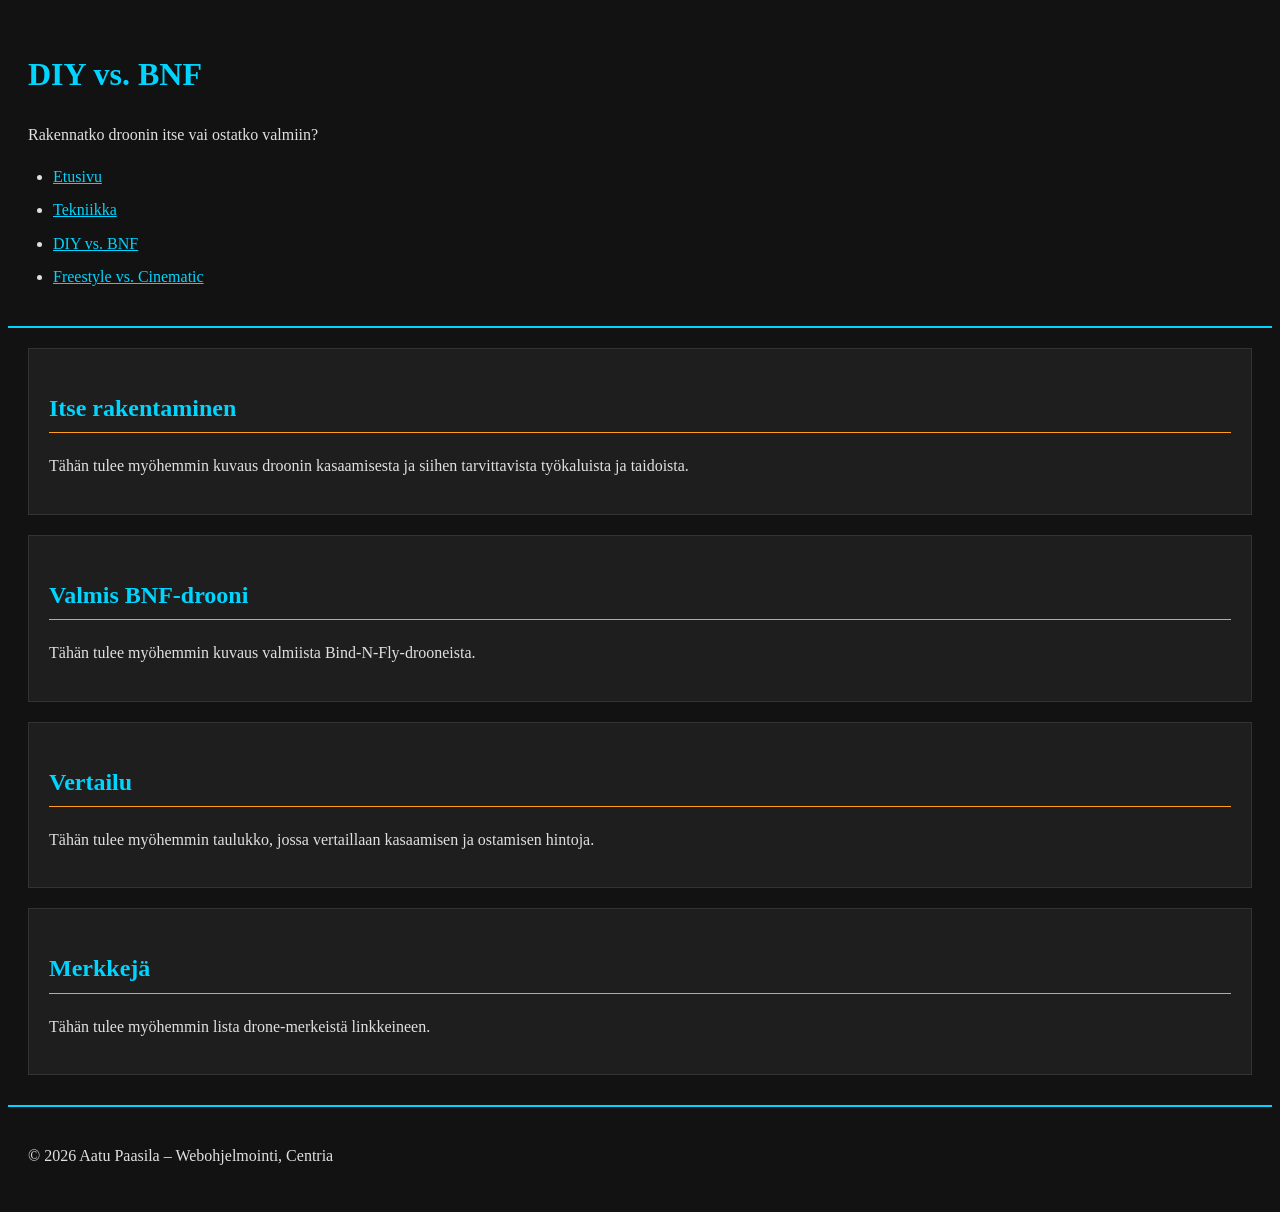
==== diy_vs_bnf.html @ 68ee8c22 "Palautus kakkosen päivitys sivuunm" ====
<!DOCTYPE html>
<html lang="fi">
<head>
    <meta charset="UTF-8">
    <meta name="viewport" content="width=device-width, initial-scale=1.0">
    <title>DIY vs. BNF - FPV</title>
    <link rel="stylesheet" href="css/style.css">
</head>
<body>
    <header>
        <h1>DIY vs. BNF</h1>
        <p>Rakennatko droonin itse vai ostatko valmiin?</p>
        <nav>
            <ul>
                <li><a href="index.html">Etusivu</a></li>
                <li><a href="tekniikka.html">Tekniikka</a></li>
                <li><a href="diy_vs_bnf.html">DIY vs. BNF</a></li>
                <li><a href="fs_vs_cine.html">Freestyle vs. Cinematic</a></li>
            </ul>
        </nav>
    </header>

    <main>
        <section>
            <h2>Itse rakentaminen</h2>
            <p>
                Tähän tulee myöhemmin kuvaus droonin kasaamisesta ja siihen tarvittavista työkaluista ja taidoista.
            </p>
        </section>

        <section>
            <h2>Valmis BNF-drooni</h2>
            <p>
                Tähän tulee myöhemmin kuvaus valmiista Bind-N-Fly-drooneista.
            </p>
        </section>

        <section>
            <h2>Vertailu</h2>
            <p>
                Tähän tulee myöhemmin taulukko, jossa vertaillaan kasaamisen ja ostamisen hintoja.
            </p>
        </section>

        <section>
            <h2>Merkkejä</h2>
            <p>
                Tähän tulee myöhemmin lista drone-merkeistä linkkeineen.
            </p>
        </section>
    </main>

    <footer>
        <p>&copy; 2026 Aatu Paasila – Webohjelmointi, Centria</p>
    </footer>
</body>
</html>
---- css/style.css ----
/* Värit */
:root {
    --tausta: #121212;
    --pinta: #1e1e1e;
    --teksti: #e0e0e0;
    --paavari: #00d4ff;
    --korostus: #ff9f1c;
    --reuna: #333333;
}

body {
    background-color: var(--tausta);
    color: var(--teksti);
    font-size: 1rem;
    line-height: 1.6;
}

/* Header ja footer */
header {
    padding: 20px;
    border-bottom: 2px solid var(--paavari);
}

footer {
    padding: 20px;
    margin-top: 30px;
    border-top: 2px solid var(--paavari);
}

/* Otsikot */
h1 {
    color: var(--paavari);
}

h2 {
    color: var(--paavari);
    padding-bottom: 5px;
    border-bottom: 1px solid var(--korostus);
}

/* Osiot */
section, article, aside {
    background-color: var(--pinta);
    padding: 20px;
    margin: 20px;
    border: 1px solid var(--reuna);
}

/* Kappaleet */
p {
    margin-bottom: 15px;
}

/* Listat */
ul {
    padding-left: 25px;
}

li {
    margin-bottom: 8px;
}

/* Linkit */
a {
    color: var(--paavari);
}

a:hover {
    color: var(--korostus);
}
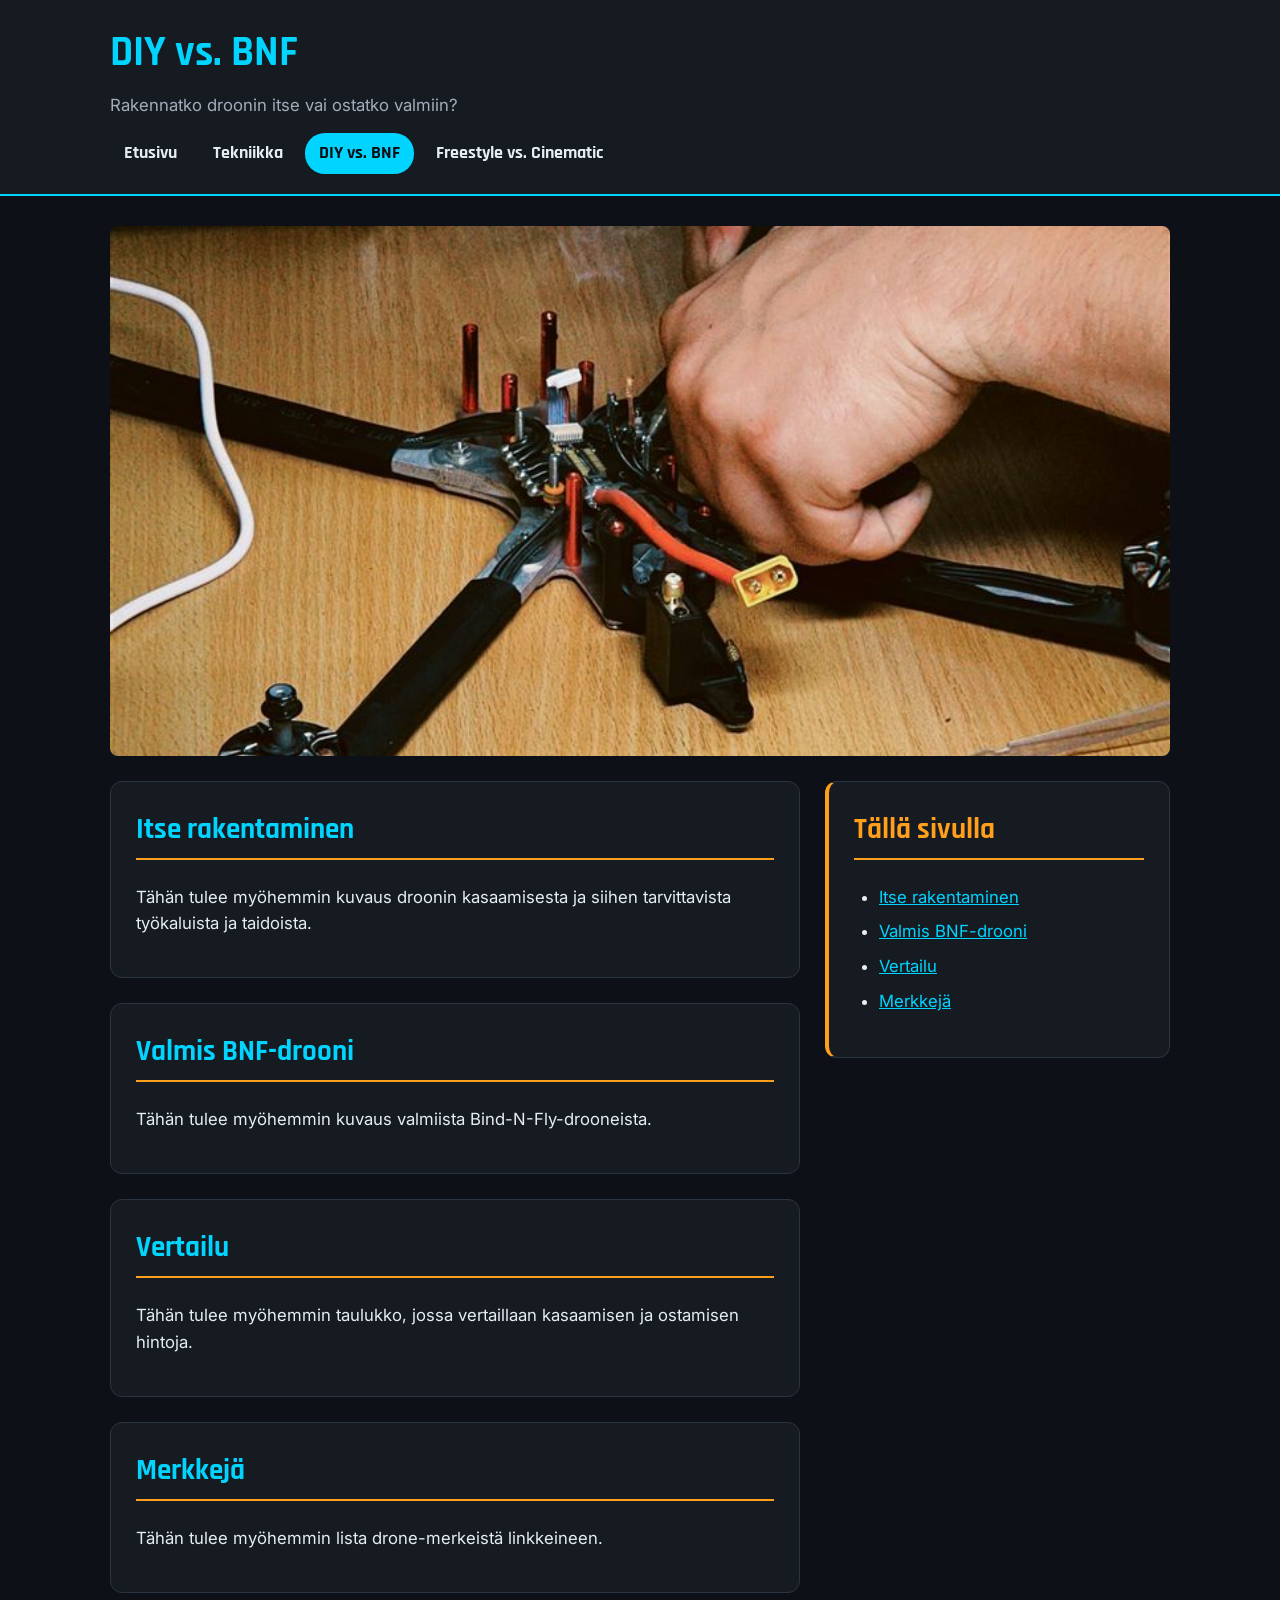
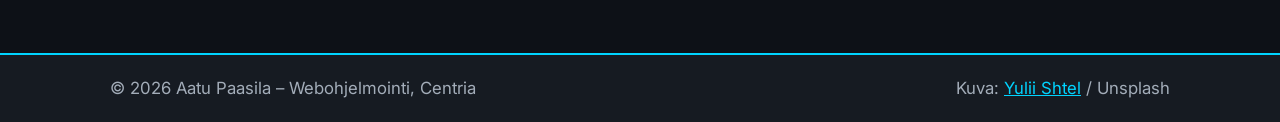
==== commit 01676e6e: "commit, flexbox ja grid, sekä kuvia sivulle. Ulkonäköä kans muokattu kauniimmaksi" ====
--- a/diy_vs_bnf.html
+++ b/diy_vs_bnf.html
@@ -4,54 +4,77 @@
     <meta charset="UTF-8">
     <meta name="viewport" content="width=device-width, initial-scale=1.0">
     <title>DIY vs. BNF - FPV</title>
+    <link rel="preconnect" href="https://fonts.googleapis.com">
+    <link rel="preconnect" href="https://fonts.gstatic.com" crossorigin>
+    <link rel="stylesheet" href="https://fonts.googleapis.com/css2?family=Inter:wght@400;600&family=Rajdhani:wght@600;700&display=swap">
     <link rel="stylesheet" href="css/style.css">
 </head>
 <body>
     <header>
-        <h1>DIY vs. BNF</h1>
-        <p>Rakennatko droonin itse vai ostatko valmiin?</p>
-        <nav>
-            <ul>
-                <li><a href="index.html">Etusivu</a></li>
-                <li><a href="tekniikka.html">Tekniikka</a></li>
-                <li><a href="diy_vs_bnf.html">DIY vs. BNF</a></li>
-                <li><a href="fs_vs_cine.html">Freestyle vs. Cinematic</a></li>
-            </ul>
-        </nav>
+        <div class="ylapalkki">
+            <h1>DIY vs. BNF</h1>
+            <p>Rakennatko droonin itse vai ostatko valmiin?</p>
+            <nav>
+                <ul>
+                    <li><a href="index.html">Etusivu</a></li>
+                    <li><a href="tekniikka.html">Tekniikka</a></li>
+                    <li><a href="diy_vs_bnf.html" class="aktiivinen">DIY vs. BNF</a></li>
+                    <li><a href="fs_vs_cine.html">Freestyle vs. Cinematic</a></li>
+                </ul>
+            </nav>
+        </div>
     </header>
 
     <main>
-        <section>
-            <h2>Itse rakentaminen</h2>
-            <p>
-                Tähän tulee myöhemmin kuvaus droonin kasaamisesta ja siihen tarvittavista työkaluista ja taidoista.
-            </p>
-        </section>
+        <img class="paakuva koko-leveys" src="images/rakentaminen.jpg" alt="FPV-droonia juotetaan kasaan työpöydällä"
+             width="800" height="400" fetchpriority="high" loading="eager">
 
-        <section>
-            <h2>Valmis BNF-drooni</h2>
-            <p>
-                Tähän tulee myöhemmin kuvaus valmiista Bind-N-Fly-drooneista.
-            </p>
-        </section>
+        <div class="sisalto">
+            <section id="rakentaminen">
+                <h2>Itse rakentaminen</h2>
+                <p>
+                    Tähän tulee myöhemmin kuvaus droonin kasaamisesta ja siihen tarvittavista työkaluista ja taidoista.
+                </p>
+            </section>
 
-        <section>
-            <h2>Vertailu</h2>
-            <p>
-                Tähän tulee myöhemmin taulukko, jossa vertaillaan kasaamisen ja ostamisen hintoja.
-            </p>
-        </section>
+            <section id="bnf">
+                <h2>Valmis BNF-drooni</h2>
+                <p>
+                    Tähän tulee myöhemmin kuvaus valmiista Bind-N-Fly-drooneista.
+                </p>
+            </section>
 
-        <section>
-            <h2>Merkkejä</h2>
-            <p>
-                Tähän tulee myöhemmin lista drone-merkeistä linkkeineen.
-            </p>
-        </section>
+            <section id="vertailu">
+                <h2>Vertailu</h2>
+                <p>
+                    Tähän tulee myöhemmin taulukko, jossa vertaillaan kasaamisen ja ostamisen hintoja.
+                </p>
+            </section>
+
+            <section id="merkit">
+                <h2>Merkkejä</h2>
+                <p>
+                    Tähän tulee myöhemmin lista drone-merkeistä linkkeineen.
+                </p>
+            </section>
+        </div>
+
+        <aside>
+            <h2>Tällä sivulla</h2>
+            <ul>
+                <li><a href="#rakentaminen">Itse rakentaminen</a></li>
+                <li><a href="#bnf">Valmis BNF-drooni</a></li>
+                <li><a href="#vertailu">Vertailu</a></li>
+                <li><a href="#merkit">Merkkejä</a></li>
+            </ul>
+        </aside>
     </main>
 
     <footer>
-        <p>&copy; 2026 Aatu Paasila – Webohjelmointi, Centria</p>
+        <div class="alapalkki">
+            <p>&copy; 2026 Aatu Paasila – Webohjelmointi, Centria</p>
+            <p>Kuva: <a href="https://unsplash.com/photos/3PJNIvkf-Tw">Yulii Shtel</a> / Unsplash</p>
+        </div>
     </footer>
 </body>
 </html>
--- a/css/style.css
+++ b/css/style.css
@@ -1,70 +1,218 @@
-/* Värit */
+/* värit ja fontit */
 :root {
-    --tausta: #121212;
-    --pinta: #1e1e1e;
-    --teksti: #e0e0e0;
+    --tausta: #0d1117;
+    --pinta: #161b22;
+    --pinta-2: #1f2630;
+    --teksti: #e6edf3;
+    --teksti-himmea: #a3adb9;
     --paavari: #00d4ff;
     --korostus: #ff9f1c;
-    --reuna: #333333;
+    --reuna: #2a3340;
+    --fontti-otsikko: "Rajdhani", Arial, sans-serif;
+    --fontti-teksti: "Inter", Arial, sans-serif;
+}
+
+* {
+    box-sizing: border-box;
 }
 
 body {
+    margin: 0;
     background-color: var(--tausta);
     color: var(--teksti);
-    font-size: 1rem;
+    font-family: var(--fontti-teksti);
+    font-size: 1.05rem;
     line-height: 1.6;
 }
 
-/* Header ja footer */
+img {
+    max-width: 100%;
+    height: auto;
+}
+
+/* otsikot */
+h1, h2, h3 {
+    font-family: var(--fontti-otsikko);
+    margin-top: 0;
+}
+
+h1 {
+    font-size: 2.6rem;
+    margin-bottom: 5px;
+    color: var(--paavari);
+}
+
+h2 {
+    font-size: 1.8rem;
+    color: var(--paavari);
+    padding-bottom: 5px;
+    border-bottom: 2px solid var(--korostus);
+}
+
+h3 {
+    font-size: 1.4rem;
+}
+
+/* kappaleet */
+p {
+    margin-top: 0;
+    margin-bottom: 15px;
+}
+
+/* lists */
+ul {
+    padding-left: 25px;
+}
+
+li {
+    margin-bottom: 8px;
+}
+
+/* Linkit */
+a {
+    color: var(--paavari);
+}
+
+a:hover {
+    color: var(--korostus);
+}
+
+/* yläpalkki */
 header {
+    background-color: var(--pinta);
+    border-bottom: 2px solid var(--paavari);
+}
+
+.ylapalkki {
+    max-width: 1100px;
+    margin: 0 auto;
     padding: 20px;
-    border-bottom: 2px solid var(--paavari);
-}
-
-footer {
-    padding: 20px;
-    margin-top: 30px;
-    border-top: 2px solid var(--paavari);
-}
-
-/* Otsikot */
-h1 {
-    color: var(--paavari);
-}
-
-h2 {
-    color: var(--paavari);
-    padding-bottom: 5px;
-    border-bottom: 1px solid var(--korostus);
-}
-
-/* Osiot */
+}
+
+.ylapalkki p {
+    color: var(--teksti-himmea);
+}
+
+/* navigaatio linkit vierekkäin (flexbox) */
+nav ul {
+    list-style: none;
+    margin: 0;
+    padding: 0;
+    display: flex;
+    gap: 8px;
+}
+
+nav li {
+    margin: 0;
+}
+
+nav a {
+    display: block;
+    padding: 6px 14px;
+    border-radius: 20px;
+    font-family: var(--fontti-otsikko);
+    font-size: 1.1rem;
+    font-weight: bold;
+    color: var(--teksti);
+    text-decoration: none;
+}
+
+nav a:hover {
+    background-color: var(--pinta-2);
+    color: var(--paavari);
+}
+
+/* sivu, joka aktiivisena */
+nav a.aktiivinen {
+    background-color: var(--paavari);
+    color: var(--tausta);
+}
+
+/* pääsisältö (gridi) */
+/* kaks saraketta: sisältö vasemmalla ja aside oikealla */
+main {
+    max-width: 1100px;
+    margin: 0 auto;
+    padding: 30px 20px;
+    display: grid;
+    grid-template-columns: 2fr 1fr;
+    gap: 25px;
+    align-items: start;
+}
+
+/* nää osiot venyy molempien sarakkeiden levyiseks */
+.koko-leveys {
+    grid-column: 1 / 3;
+}
+
+/* vasemman sarakkeen osiot allekkain */
+.sisalto {
+    display: grid;
+    gap: 25px;
+}
+
+/* osiot laatikoiksi */
 section, article, aside {
     background-color: var(--pinta);
+    padding: 25px;
+    border: 1px solid var(--reuna);
+    border-radius: 12px;
+}
+
+aside {
+    border-left: 4px solid var(--korostus);
+}
+
+aside h2 {
+    color: var(--korostus);
+}
+
+/* kuvat */
+main img {
+    display: block;
+    border-radius: 8px;
+}
+
+/* sivun yläkuva koko leveydelle */
+.paakuva {
+    width: 100%;
+}
+
+/* Cards (flexboxi) */
+/* kortit vierekkäin */
+.kortit {
+    display: flex;
+    gap: 20px;
+}
+
+.kortti {
+    flex: 1 1 220px;
     padding: 20px;
-    margin: 20px;
-    border: 1px solid var(--reuna);
-}
-
-/* Kappaleet */
-p {
+    background-color: var(--pinta-2);
+}
+
+.kortti img,
+section img {
     margin-bottom: 15px;
 }
 
-/* Listat */
-ul {
-    padding-left: 25px;
-}
-
-li {
-    margin-bottom: 8px;
-}
-
-/* Linkit */
-a {
-    color: var(--paavari);
-}
-
-a:hover {
-    color: var(--korostus);
-}
+/* alapalkki (flexbox) */
+footer {
+    margin-top: 30px;
+    background-color: var(--pinta);
+    border-top: 2px solid var(--paavari);
+}
+
+.alapalkki {
+    max-width: 1100px;
+    margin: 0 auto;
+    padding: 20px;
+    display: flex;
+    justify-content: space-between;
+    gap: 10px;
+    color: var(--teksti-himmea);
+}
+
+.alapalkki p {
+    margin: 0;
+}
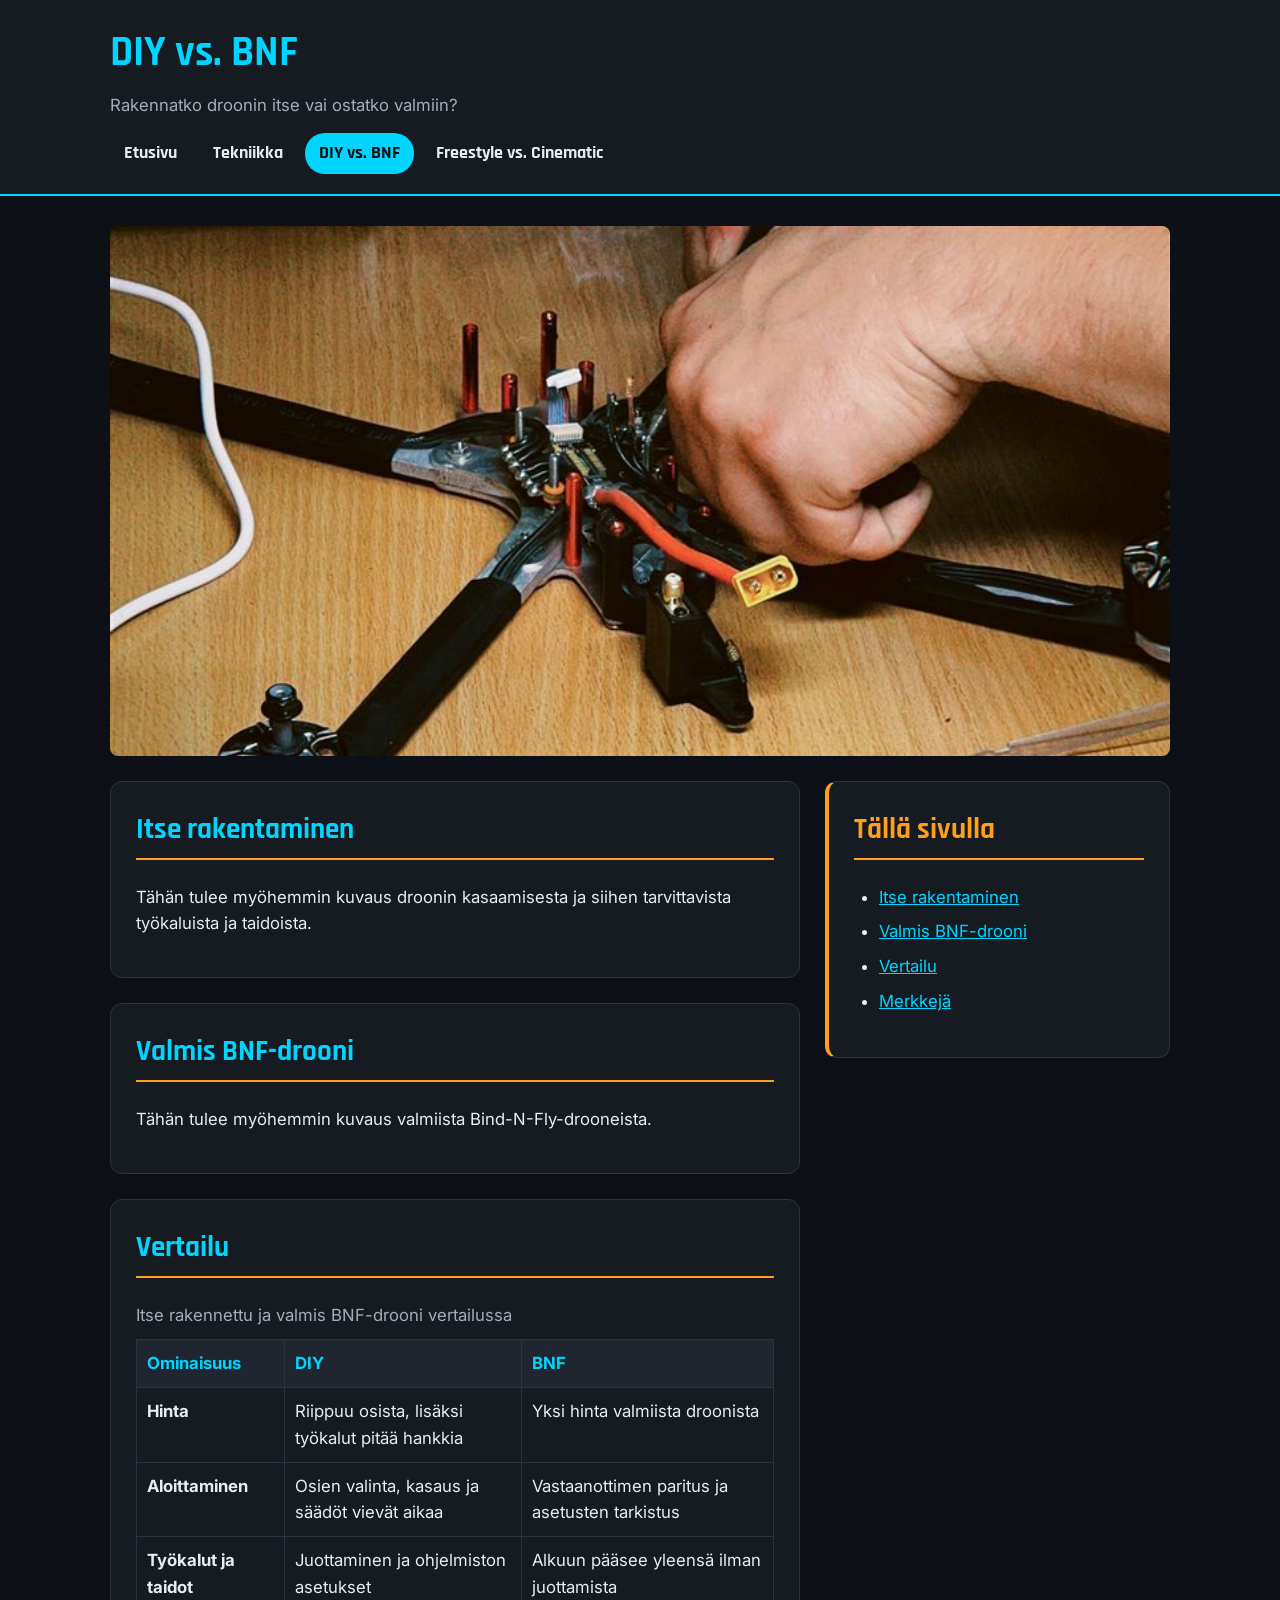
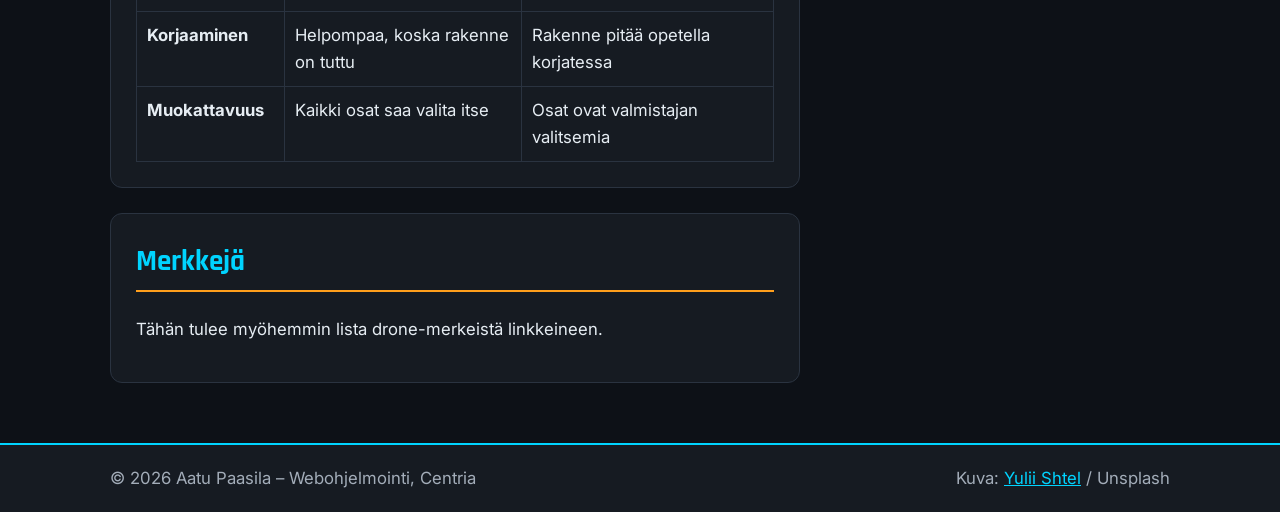
==== commit d23b81ba: "Palautus 5: vertailutaulukko ja kysymyslomake Co-Authored-By: Claude Opus 5.5 <noreply@anthropic.com" ====
--- a/diy_vs_bnf.html
+++ b/diy_vs_bnf.html
@@ -46,9 +46,45 @@
 
             <section id="vertailu">
                 <h2>Vertailu</h2>
-                <p>
-                    Tähän tulee myöhemmin taulukko, jossa vertaillaan kasaamisen ja ostamisen hintoja.
-                </p>
+                <div class="taulukko-kehys" role="region" aria-labelledby="vertailu-otsikko" tabindex="0">
+                    <table>
+                        <caption id="vertailu-otsikko">Itse rakennettu ja valmis BNF-drooni vertailussa</caption>
+                        <thead>
+                            <tr>
+                                <th scope="col">Ominaisuus</th>
+                                <th scope="col">DIY</th>
+                                <th scope="col">BNF</th>
+                            </tr>
+                        </thead>
+                        <tbody>
+                            <tr>
+                                <th scope="row">Hinta</th>
+                                <td>Riippuu osista, lisäksi työkalut pitää hankkia</td>
+                                <td>Yksi hinta valmiista droonista</td>
+                            </tr>
+                            <tr>
+                                <th scope="row">Aloittaminen</th>
+                                <td>Osien valinta, kasaus ja säädöt vievät aikaa</td>
+                                <td>Vastaanottimen paritus ja asetusten tarkistus</td>
+                            </tr>
+                            <tr>
+                                <th scope="row">Työkalut ja taidot</th>
+                                <td>Juottaminen ja ohjelmiston asetukset</td>
+                                <td>Alkuun pääsee yleensä ilman juottamista</td>
+                            </tr>
+                            <tr>
+                                <th scope="row">Korjaaminen</th>
+                                <td>Helpompaa, koska rakenne on tuttu</td>
+                                <td>Rakenne pitää opetella korjatessa</td>
+                            </tr>
+                            <tr>
+                                <th scope="row">Muokattavuus</th>
+                                <td>Kaikki osat saa valita itse</td>
+                                <td>Osat ovat valmistajan valitsemia</td>
+                            </tr>
+                        </tbody>
+                    </table>
+                </div>
             </section>
 
             <section id="merkit">
--- a/css/style.css
+++ b/css/style.css
@@ -78,9 +78,13 @@
 }
 
 /* yläpalkki */
+/* position: sticky = header pysyy ruudun yläreunassa kun sivua vieritetään */
 header {
     background-color: var(--pinta);
     border-bottom: 2px solid var(--paavari);
+    position: sticky;
+    top: 0;
+    z-index: 10;
 }
 
 .ylapalkki {
@@ -173,6 +177,15 @@
     border-radius: 8px;
 }
 
+/* video skaalautuu osion leveyteen, ei mene yli reunan mobiilissa */
+main video {
+    display: block;
+    width: 100%;
+    height: auto;
+    border-radius: 8px;
+    margin: 15px 0;
+}
+
 /* sivun yläkuva koko leveydelle */
 .paakuva {
     width: 100%;
@@ -194,6 +207,101 @@
 .kortti img,
 section img {
     margin-bottom: 15px;
+}
+
+/* taulukko: kapealla ruudulla vierii kehyksen sisällä */
+.sisalto,
+.sisalto > section {
+    min-width: 0;
+}
+
+.taulukko-kehys {
+    overflow-x: auto;
+}
+
+table {
+    width: 100%;
+    border-collapse: collapse;
+}
+
+caption {
+    padding-bottom: 10px;
+    color: var(--teksti-himmea);
+    text-align: left;
+}
+
+th, td {
+    padding: 10px;
+    border: 1px solid var(--reuna);
+    text-align: left;
+    vertical-align: top;
+}
+
+thead th {
+    background-color: var(--pinta-2);
+    color: var(--paavari);
+}
+
+/* lomake (flexbox): kentät allekkain */
+.lomake {
+    display: flex;
+    flex-direction: column;
+    gap: 8px;
+    max-width: 600px;
+}
+
+.lomake input,
+.lomake select,
+.lomake textarea {
+    padding: 10px;
+    border: 1px solid var(--teksti-himmea);
+    border-radius: 8px;
+    background-color: var(--pinta-2);
+    color: var(--teksti);
+    font: inherit;
+}
+
+.lomake textarea {
+    resize: vertical;
+}
+
+.lomake fieldset {
+    margin: 10px 0;
+    border: 1px solid var(--teksti-himmea);
+    border-radius: 8px;
+}
+
+.lomake fieldset label {
+    display: block;
+}
+
+.lomake input[type="radio"] {
+    accent-color: var(--paavari);
+}
+
+.lomake button {
+    align-self: flex-start;
+    margin-top: 10px;
+    padding: 10px 20px;
+    border: none;
+    border-radius: 20px;
+    background-color: var(--paavari);
+    color: var(--tausta);
+    font: inherit;
+    font-weight: 600;
+    cursor: pointer;
+}
+
+/* :target = näkyy, kun osoitteen lopussa on #kiitos */
+.kiitos {
+    display: none;
+    padding: 10px;
+    border: 2px solid var(--korostus);
+    scroll-margin-top: 260px; /* ettei jää sticky-headerin alle */
+}
+
+.kiitos:target {
+    display: block;
 }
 
 /* alapalkki (flexbox) */
